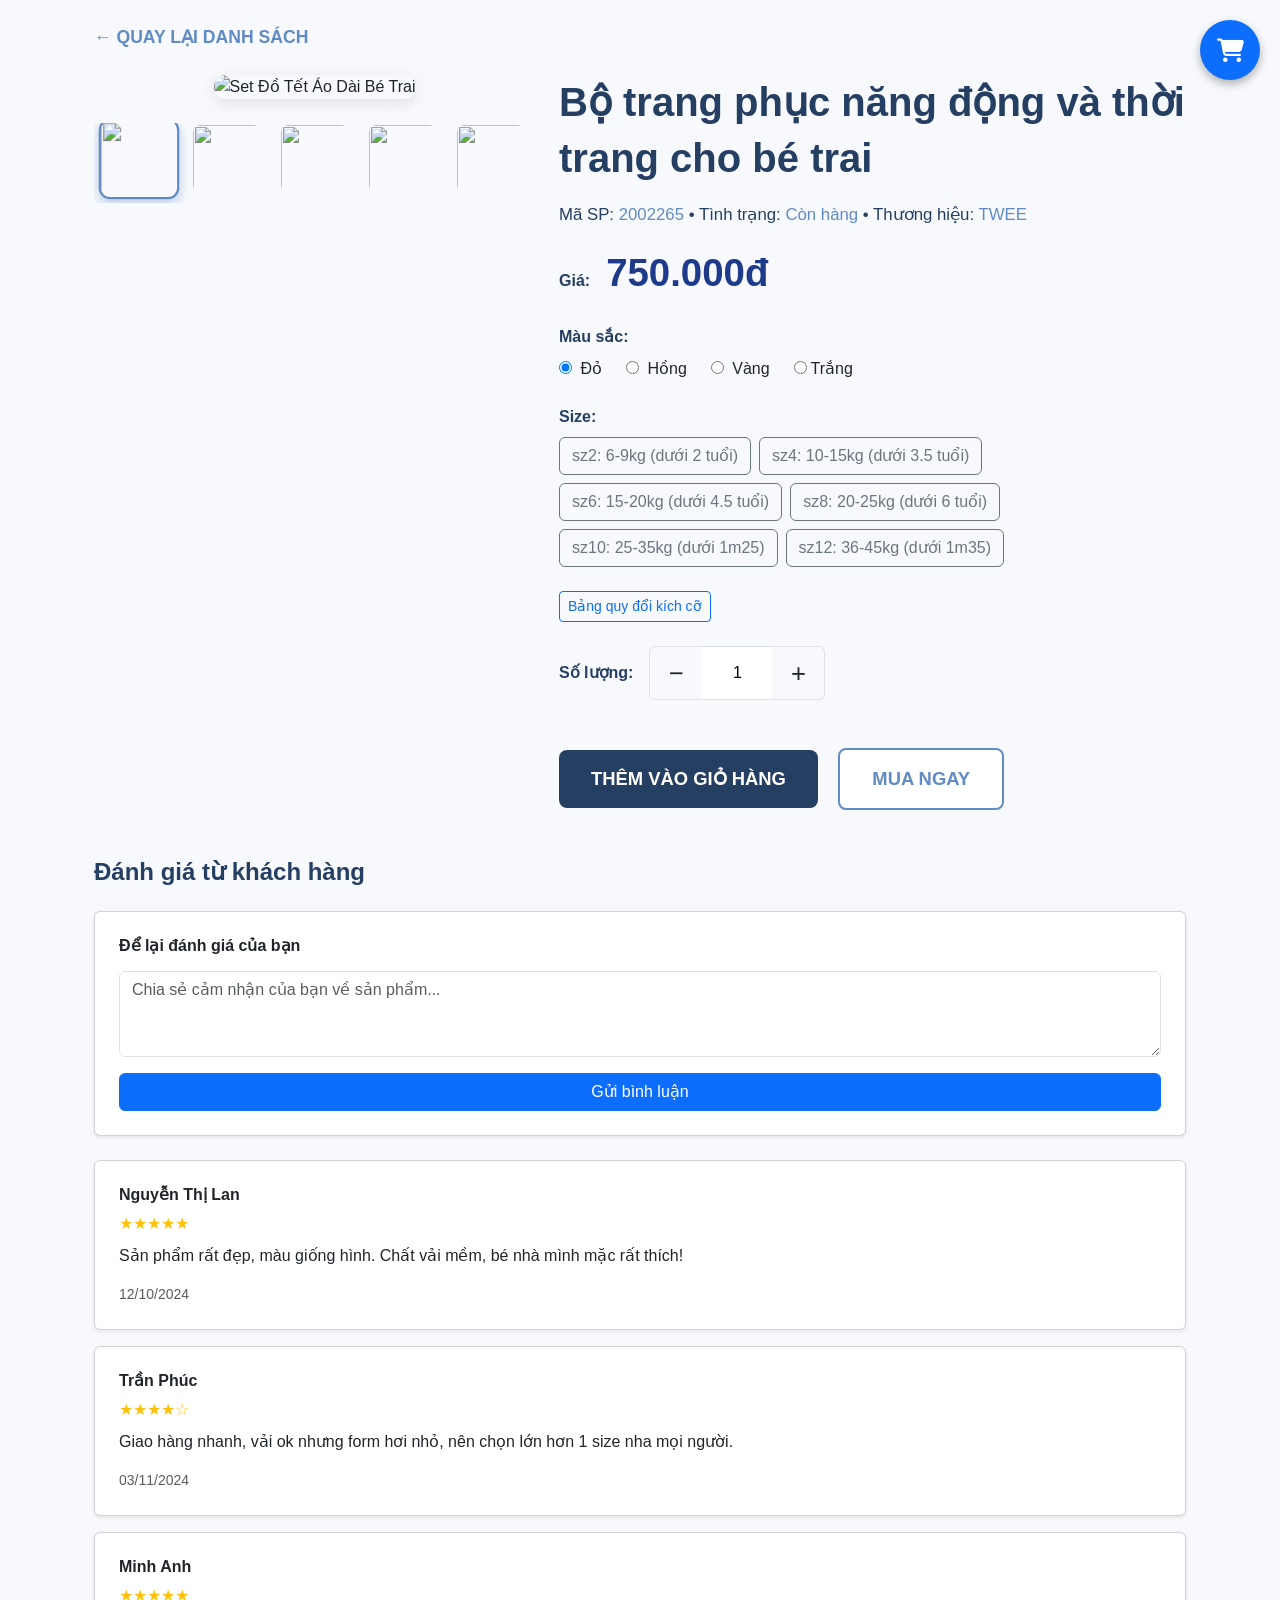
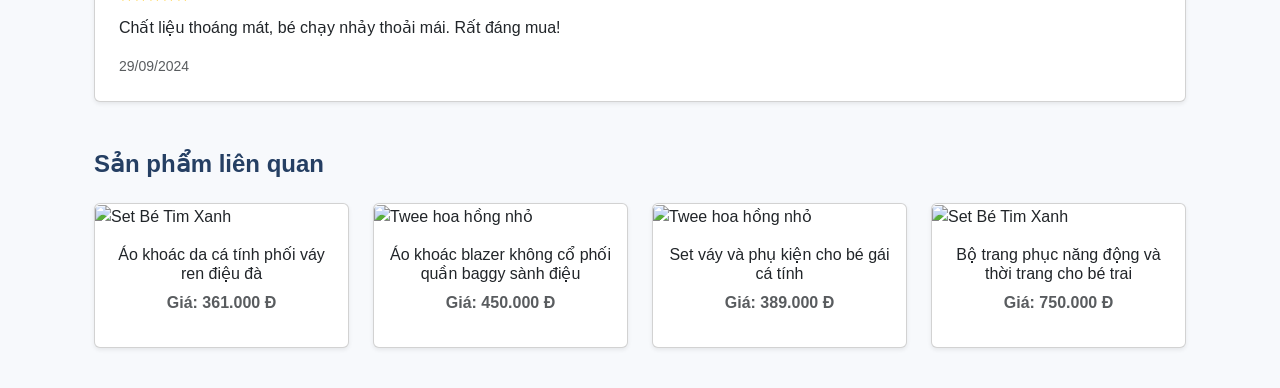
==== sp4.html @ 8f8b2ba9 "Add files via upload" ====
<!DOCTYPE html>
<html lang="vi">
<head>
    <meta charset="UTF-8">
    <meta name="viewport" content="width=device-width, initial-scale=1.0">
    <title>Set Đồ Tết Áo Dài Thiên Long Bé Trai - TWEE</title>
    <link href="https://cdn.jsdelivr.net/npm/bootstrap@5.3.3/dist/css/bootstrap.min.css" rel="stylesheet">
    <link rel="stylesheet" href="https://cdnjs.cloudflare.com/ajax/libs/font-awesome/6.4.0/css/all.min.css">
    <style>
        body {
            background-color: #f7f9fc;
            font-family: 'Segoe UI', Tahoma, Geneva, Verdana, sans-serif;
        }

        a {
            text-decoration: none;
        }

        .back-link {
            color: #618bc4;
            font-weight: 600;
            font-size: 1.1rem;
        }

        #mainImage {
            width: 100%;
            height: auto;
            border-radius: 12px;
            box-shadow: 0 4px 15px rgba(0, 0, 0, 0.1);
        }

        .thumb-img {
            width: 72px;
            height: 72px;
            object-fit: cover;
            border-radius: 10px;
            cursor: pointer;
            border: 2.5px solid transparent;
            transition: all 0.3s ease;
        }
   
        .thumb-img:hover, .thumb-img.active {
            border-color: #618bc4;
            transform: scale(1.12);
            box-shadow: 0 4px 10px rgba(97, 139, 196, 0.4);
            object-fit: cover;

        }

        .price {
            color: #1e3a8a;
            font-size: 2.4rem;
            font-weight: 800;
        }

        .btn-add-cart {
            background-color: #253f63;
            color: white;
            padding: 15px 32px;
            font-size: 1.15rem;
            font-weight: bold;
            border: none;
            border-radius: 8px;
            transition: 0.3s;
        }

        .btn-add-cart:hover {
            background-color: #1a2e4d;
        }

        .btn-buy-now {
            border: 2.5px solid #618bc4;
            color: #618bc4;
            padding: 15px 32px;
            font-size: 1.15rem;
            font-weight: bold;
            background: white;
            border-radius: 8px;
            transition: 0.3s;
        }

        .btn-buy-now:hover {
            background-color: #618bc4;
            color: white;
        }

        .qty-btn {
            width: 52px;
            height: 52px;
            font-size: 1.6rem;
            display: flex;
            align-items: center;
            justify-content: center;
            border-radius: 8px !important;
        }

        /* Nút giỏ hàng nổi */
        .cart-float-btn {
            position: fixed;
            top: 20px;
            right: 20px;
            width: 60px;
            height: 60px;
            border-radius: 50%;
            background-color: #0d6efd;
            color: white;
            border: none;
            box-shadow: 0 4px 10px rgba(0, 0, 0, 0.3);
            z-index: 9999;
            display: flex;
            align-items: center;
            justify-content: center;
            font-size: 24px;
            cursor: pointer;
            transition: transform 0.2s;
        }

        .cart-float-btn:hover {
            transform: scale(1.1);
            background-color: #0b5ed7;
        }

        .cart-count {
            position: absolute;
            top: -5px;
            right: -5px;
            background-color: #dc3545;
            color: white;
            font-size: 12px;
            font-weight: bold;
            width: 24px;
            height: 24px;
            border-radius: 50%;
            display: flex;
            align-items: center;
            justify-content: center;
            border: 2px solid white;
        }

        @media (max-width: 576px) {
            .product-title {
                font-size: 1.38rem !important;
            }

            .price {
                font-size: 2rem !important;
            }

            .thumb-img {
                width: 60px;
                height: 60px;
                object-fit: cover;
            }

            .btn {
                font-size: 1rem !important;
                padding: 12px 22px !important;
            }

            .qty-btn {
                width: 46px;
                height: 46px;
                font-size: 1.4rem;
            }
        }

        .product-card {
            overflow: hidden;
            position: relative;
        }

        .img-wrapper {
            position: relative;
            overflow: hidden;
        }

        .view-btn {
            position: absolute;
            top: 50%;
            left: 50%;
            transform: translate(-50%, -50%);
            opacity: 0;
            transition: 0.3s;
            z-index: 10;
            padding: 10px 20px;
            font-weight: bold;
        }

        .img-wrapper img {
            transition: 0.3s;
            width: 100%;
            height: 400px;
            object-fit: cover;
        }

        .product-card:hover .img-wrapper img {
            opacity: 0.6;
            transform: scale(1.05);
        }

        .product-card:hover .view-btn {
            opacity: 1;
        }
    </style>
</head>
<body>

<button class="cart-float-btn" onclick="openCartModal()">
    <i class="fas fa-shopping-cart"></i>
    <span class="cart-count" id="floatingCartCount" style="display: none;">0</span>
</button>

<div class="container-fluid py-4" style="background-color:#f7f9fc; min-height: 100vh;">
    <div class="container px-4">
        <div class="mb-4"><a href="index.html" class="back-link">← QUAY LẠI DANH SÁCH</a></div>

        <div class="row g-4">
            <div class="col-lg-5">
                <div class="text-center mb-4"><img src="anh/spnb/sp4.jpg" id="mainImage" class="img-fluid"  alt="Set Đồ Tết Áo Dài Bé Trai"></div>
                <div class="d-flex justify-content-center gap-3 overflow-x-auto pb-2">
                    <img src="anh/spnb/sp4.jpg" class="thumb-img active" onclick="changeImg(this)" alt="">
                    <img src="anh/spnb/sp4.1.jpg" class="thumb-img" onclick="changeImg(this)" alt="">
                    <img src="anh/spnb/sp4.2.jpg" class="thumb-img" onclick="changeImg(this)" alt="">
                    <img src="anh/spnb/sp4.3.jpg" class="thumb-img" onclick="changeImg(this)" alt="">
                    <img src="anh/spnb/sp4.4.jpg" class="thumb-img" onclick="changeImg(this)" alt="">
                </div>
            </div>

            <div class="col-lg-7">
                <h1 class="fw-bold mb-3 product-title" style="color:#253f63; line-height: 1.4;">
                  Bộ trang phục năng động và thời trang cho bé trai </h1>
                <p class="mb-3" style="color:#253f63; font-size:1.05rem;">Mã SP: 
                    <span style="color:#618bc4;">2002265</span> 
                    • Tình trạng: <span style="color:#618bc4;">Còn hàng</span>
                    • Thương hiệu: <span style="color:#618bc4;">TWEE</span></p>
                <div class="d-flex align-items-baseline mb-4">
                    <span class="fw-bold me-3"  style="color:#253f63;">Giá:</span>
                    <span class="price">750.000đ</span></div>

                <div class="mb-4">
                    <p class="fw-bold mb-2" style="color:#253f63;">Màu sắc:</p>
                    <div class="d-flex gap-4 flex-wrap">
                        <label>
                            <input type="radio" name="mausac" class="me-1" checked> Đỏ
                        </label>
                        <label>
                            <input type="radio" name="mausac" class="me-1"> Hồng
                        </label>
                        <label>
                            <input type="radio" name="mausac" class="me-1"> Vàng
                        </label>
                        <label>
                            <input type="radio"  name="mausac"  class="me-1">Trắng
                        </label>
                    </div>
                </div>

               <div class="mb-4">
                    <p class="fw-bold mb-2" style="color:#253f63;">Size:</p>
                    <div class="d-flex flex-wrap gap-2">
                        <input type="radio" class="btn-check" name="Size" id="sz2">
                        <label class="btn btn-outline-secondary" for="sz2">sz2: 6-9kg (dưới 2 tuổi)</label>

                        <input type="radio" class="btn-check" name="Size" id="sz4">
                        <label class="btn btn-outline-secondary" for="sz4">sz4: 10-15kg (dưới 3.5 tuổi)</label>

                        <input type="radio" class="btn-check" name="Size" id="sz6">
                        <label class="btn btn-outline-secondary" for="sz6">sz6: 15-20kg (dưới 4.5 tuổi)</label>

                        <input type="radio" class="btn-check" name="Size" id="sz8">
                        <label class="btn btn-outline-secondary" for="sz8">sz8: 20-25kg (dưới 6 tuổi)</label>

                        <input type="radio" class="btn-check" name="Size" id="sz10">
                        <label class="btn btn-outline-secondary" for="sz10">sz10: 25-35kg (dưới 1m25)</label>

                        <input type="radio" class="btn-check" name="Size" id="sz12">
                        <label class="btn btn-outline-secondary" for="sz12">sz12: 36-45kg (dưới 1m35)</label>
                    </div>
                </div>

                <div class="mb-4">
                    <button class="btn btn-outline-primary btn-sm" data-bs-toggle="modal" data-bs-target="#sizeModal">
                        Bảng quy đổi kích cỡ
                    </button>
                </div>

                <div class="d-flex align-items-center gap-3 mb-5">
                    <span class="fw-bold" style="color:#253f63;">Số lượng:</span>
                    <div class="border rounded d-flex">
                        <button class="btn qty-btn" onclick="changeQty(-1)">−</button>
                        <label for="qty"></label><input type="text" id="qty" value="1" class="text-center border-0" style="width:70px;" readonly>
                        <button class="btn qty-btn" onclick="changeQty(1)">+</button>
                    </div>
                </div>

                <div class="d-grid d-md-block gap-3">
                    <button class="btn btn-add-cart mb-3 mb-md-0 me-md-3"
                            onclick="addToCart('Set Đồ Tết Áo Dài Bé Trai', '361.000đ', 'anh/spnb/sp3.jpg')">THÊM VÀO
                        GIỎ HÀNG
                    </button>
                    <button class="btn btn-buy-now"
                            onclick="buyNow('Set Đồ Tết Áo Dài Bé Trai', '361.000đ', 'anh/spnb/sp3.jpg')">MUA NGAY
                    </button>
                </div>
            </div>
        </div>
 
        <!----Đánh giá sản phẩm----->
               <div class="mt-5">
            <h4 class="fw-bold mb-4" style="color:#253f63;">Đánh giá từ khách hàng</h4>

            <div class="card p-4 mb-4 shadow-sm">
                <h6 class="fw-bold mb-3">Để lại đánh giá của bạn</h6>
                <label>
                   <textarea class="form-control mb-3" rows="3"  placeholder="Chia sẻ cảm nhận của bạn về sản phẩm..."></textarea>
                </label>
                <button class="btn btn-primary">Gửi bình luận</button>
            </div>

            <div class="card p-4 mb-3 shadow-sm">
                <h6 class="fw-bold">Nguyễn Thị Lan</h6>
                <div class="text-warning mb-2">★★★★★</div>
                <p>Sản phẩm rất đẹp, màu giống hình. Chất vải mềm, bé nhà mình mặc rất thích!</p>
                <small class="text-muted">12/10/2024</small>
            </div>

            <div class="card p-4 mb-3 shadow-sm">
                <h6 class="fw-bold">Trần Phúc</h6>
                <div class="text-warning mb-2">★★★★☆</div>
                <p>Giao hàng nhanh, vải ok nhưng form hơi nhỏ, nên chọn lớn hơn 1 size nha mọi người.</p>
                <small class="text-muted">03/11/2024</small>
            </div>

            <div class="card p-4 mb-5 shadow-sm">
                <h6 class="fw-bold">Minh Anh</h6>
                <div class="text-warning mb-2">★★★★★</div>
                <p>Chất liệu thoáng mát, bé chạy nhảy thoải mái. Rất đáng mua!</p>
                <small class="text-muted">29/09/2024</small>
            </div>
        </div>
     
     <!----Sản phẩm liên quan-->
        <h4 class="fw-bold mb-4" style="color:#253f63;">Sản phẩm liên quan</h4>
        <div class="row">

            <div class="col-md-3 col-sm-6 mb-3">
                <div class="card product-card shadow-sm">
                    <div class="img-wrapper">
                        <div>
                            <img src="anh/spnb/sp1.jpg" class="card-img-top" alt="Set Bé Tim Xanh">
                        </div>
                        <a href="sp1.html" class="btn btn-primary view-btn">Xem chi tiết</a>
                    </div>
                    <div class="card-body text-center">
                        <h6 class="card-title">Áo khoác da cá tính phối váy ren điệu đà</h6>
                        <p class="text-muted fw-bold">Giá: 361.000 Đ</p>
                    </div>
                </div>
            </div>

            <div class="col-md-3 col-sm-6 mb-3">
                <div class="card product-card shadow-sm">
                    <div class="img-wrapper">
                        <div>
                            <img src="anh/spnb/sp2.jpg" class="card-img-top" alt="Twee hoa hồng nhỏ">
                        </div>
                        <a href="sp2.html" class="btn btn-primary view-btn">Xem chi tiết</a>
                    </div>
                    <div class="card-body text-center">
                        <h6 class="card-title">Áo khoác blazer không cổ phối quần baggy sành điệu</h6>
                        <p class="text-muted fw-bold">Giá: 450.000 Đ</p>
                    </div>
                </div>
            </div>

            <div class="col-md-3 col-sm-6 mb-3">
                <div class="card product-card shadow-sm">
                    <div class="img-wrapper">
                        <div>
                            <img src="anh/spnb/sp3.jpg" class="card-img-top" alt="Twee hoa hồng nhỏ">
                        </div>
                        <a href="sp3.html" class="btn btn-primary view-btn">Xem chi tiết</a>
                    </div>
                    <div class="card-body text-center">
                        <h6 class="card-title">Set váy và phụ kiện cho bé gái cá tính</h6>
                        <p class="text-muted fw-bold">Giá: 389.000 Đ</p>
                    </div>
                </div>
            </div>

            <div class="col-md-3 col-sm-6 mb-3">
                <div class="card product-card shadow-sm">
                    <div class="img-wrapper">
                        <div>
                            <img src="anh/spnb/sp4.jpg" class="card-img-top" alt="Set Bé Tim Xanh">
                        </div>
                        <a href="sp4.html" class="btn btn-primary view-btn">Xem chi tiết</a>
                    </div>
                    <div class="card-body text-center">
                        <h6 class="card-title">Bộ trang phục năng động và thời trang cho bé trai</h6>
                        <p class="text-muted fw-bold">Giá: 750.000 Đ</p>
                    </div>
                </div>
            </div>

        </div>
    </div>
</div>

<div class="modal fade" id="sizeModal" tabindex="-1">
    <div class="modal-dialog modal-dialog-centered">
        <div class="modal-content">
            <div class="modal-header">
                <h5 class="modal-title fw-bold">Bảng Quy Đổi Kích Cỡ Chi Tiết</h5>
                <button type="button" class="btn-close" data-bs-dismiss="modal"></button>
            </div>
            <div class="modal-body">
                <table class="table table-bordered text-center">
                    <thead class="table-light">
                        <tr><th>Size</th><th>Cân nặng (kg)</th><th>Chiều cao tham khảo</th></tr>
                    </thead>
                    <tbody>
                        <tr><td>sz2</td><td>6-9kg</td><td>Dưới 2 tuổi</td></tr>
                        <tr><td>sz4</td><td>10-15kg</td><td>Dưới 3.5 tuổi</td></tr>
                        <tr><td>sz6</td><td>15-20kg</td><td>Dưới 4.5 tuổi</td></tr>
                        <tr><td>sz8</td><td>20-25kg</td><td>Dưới 6 tuổi</td></tr>
                        <tr><td>sz10</td><td>25-35kg</td><td>Dưới 1m25</td></tr>
                        <tr><td>sz12</td><td>36-45kg</td><td>Dưới 1m35</td></tr>
                    </tbody>
                </table>
            </div>
        </div>
    </div>
</div>

<div class="modal fade" id="cartModal" tabindex="-1" aria-hidden="true">
    <div class="modal-dialog modal-lg">
        <div class="modal-content">
            <div class="modal-header bg-light">
                <h5 class="modal-title fw-bold">Giỏ hàng TWEE Store</h5>
                <button type="button" class="btn-close" data-bs-dismiss="modal"></button>
            </div>
            <div class="modal-body">
                <table class="table align-middle">
                    <thead>
                    <tr>
                        <th>Sản phẩm</th>
                        <th>Đơn giá</th>
                        <th>SL</th>
                        <th>Thành tiền</th>
                        <th></th>
                    </tr>
                    </thead>
                    <tbody id="cartItems"></tbody>
                </table>
                <div class="d-flex justify-content-end mt-3">
                    <h5 class="me-2">Tổng:</h5>
                    <h4 class="text-danger fw-bold"   id="cartTotal">0đ</h4>
                </div>
            </div>
            <div class="modal-footer">
                <button type="button" class="btn btn-secondary" data-bs-dismiss="modal">Xem tiếp</button>
                <button type="button" class="btn btn-danger" id="btnProceedToCheckout">Đặt hàng ngay</button>
            </div>
        </div>
    </div>
</div>

<div class="modal fade" id="checkoutModal" tabindex="-1" aria-hidden="true">
    <div class="modal-dialog">
        <div class="modal-content">

            <div class="modal-header bg-primary text-white">
                <h5 class="modal-title fw-bold">Thanh toán</h5>
                <button type="button" class="btn-close btn-close-white" data-bs-dismiss="modal"></button>
            </div>

            <div class="modal-body">
                <form id="checkoutForm">
                    <div class="mb-3">
                        <label>Họ tên</label>
                        <label for="customerName"></label>
                        <input type="text" class="form-control" id="customerName"  required>
                    </div>

                    <div class="mb-3">
                        <label>SĐT</label>
                        <label for="customerPhone"></label>
                        <input type="tel" class="form-control" id="customerPhone" required>
                    </div>

                    <div class="mb-3">
                        <label>Địa chỉ</label>
                        <label for="customerAddress"></label> 
                        <textarea class="form-control" id="customerAddress" required></textarea>
                    </div>

                    <div class="mb-3">
                        <label>Thanh toán</label>
                        <label for="paymentMethod"></label>
                        <select class="form-select" id="paymentMethod">
                        <option value="cod">COD</option>
                        <option value="banking">Chuyển khoản</option>
                        </select>
                    </div>
                    <div id="bankingInfo" class="alert alert-info d-none">
                        <strong>Vietcombank</strong><br>STK: 9999888866
                    </div>
                </form>
            </div>
            <div class="modal-footer">
                <button type="button" class="btn btn-secondary" id="btnBackToCart">Quay lại</button>
                <button type="button" class="btn btn-success" id="btnConfirmOrder">Xác nhận</button>
            </div>
        </div>
    </div>
</div>

<script src="https://cdn.jsdelivr.net/npm/bootstrap@5.3.3/dist/js/bootstrap.bundle.min.js"></script>
<script>

    function changeImg(el) {
        document.getElementById('mainImage').src = el.src;
        document.querySelectorAll('.thumb-img').forEach(img => img.classList.remove('active'));
        el.classList.add('active');
    }

    function changeQty(n) {
        let input = document.getElementById('qty');
        if (input) {
            let val = parseInt(input.value) + n;
            if (val < 1) val = 1;
            input.value = val;
        }
    }

    function formatCurrency(amount) {
        return parseInt(amount).toLocaleString('vi-VN') + 'đ';
    }

    function parseCurrency(str) {
        return parseFloat(str.toString().replace(/[^0-9]/g, ''));
    }

    let cart = JSON.parse(localStorage.getItem('tweeCart')) || [];

    function saveCartToStorage() {
        localStorage.setItem('tweeCart', JSON.stringify(cart));
    }

    function openCartModal() {
        const modal = bootstrap.Modal.getOrCreateInstance(document.getElementById('cartModal'));
        modal.show();
    }

    function addToCart(name, priceStr, imgUrl) {
        if (event) event.preventDefault();
        const qtyInput = document.getElementById('qty');
        const quantityToAdd = qtyInput ? parseInt(qtyInput.value) : 1;

        const existingItem = cart.find(item => item.name === name);
        if (existingItem) {
            existingItem.quantity += quantityToAdd;
        } else {
            cart.push({
                name: name,
                price: parseCurrency(priceStr),
                img: imgUrl,
                quantity: quantityToAdd
            });
        }

        saveCartToStorage();
        renderCart();
        openCartModal();
    }

    function buyNow(name, priceStr, imgUrl) {
        if (event) event.preventDefault();
        const qtyInput = document.getElementById('qty');
        const quantityToAdd = qtyInput ? parseInt(qtyInput.value) : 1;

        const existingItem = cart.find(item => item.name === name);
        if (!existingItem) {
            cart.push({
                name: name,
                price: parseCurrency(priceStr),
                img: imgUrl,
                quantity: quantityToAdd
            });
            saveCartToStorage();
        }
        renderCart();
        openCartModal();
    }

    function renderCart() {
        const container = document.getElementById('cartItems');
        const totalEl = document.getElementById('cartTotal');
        const countEl = document.getElementById('floatingCartCount');

        let totalCount = 0;
        cart.forEach(item => totalCount += item.quantity);
        if (countEl) {
            countEl.innerText = totalCount;
            countEl.style.display = totalCount > 0 ? 'flex' : 'none';
        }

        if (cart.length === 0) {
            container.innerHTML = '<tr><td colspan="5" class="text-center">Giỏ trống</td></tr>';
            totalEl.innerText = '0đ';
            return;
        }

        container.innerHTML = '';
        let total = 0;
        cart.forEach((item, index) => {
            const itemTotal = item.price * item.quantity;
            total += itemTotal;
            container.innerHTML += `<tr>
                <td><div class="d-flex align-items-center"><img src="${item.img}" style="width:50px; margin-right:10px;" alt=""><span>${item.name}</span></div></td>
                <td>${formatCurrency(item.price)}</td>
                <td><input type="number" class="form-control form-control-sm" value="${item.quantity}" min="1" style="width:60px;" onchange="updateQuantity(${index}, this.value)"></td>
                <td>${formatCurrency(itemTotal)}</td>
                <td><button class="btn btn-sm btn-outline-danger" onclick="removeFromCart(${index})">Xóa</button></td>
            </tr>`;
        });
        totalEl.innerText = formatCurrency(total);
    }

    function updateQuantity(index, newQty) {
        if (newQty < 1) newQty = 1;
        cart[index].quantity = parseInt(newQty);
        saveCartToStorage();
        renderCart();
    }

    function removeFromCart(index) {
        if (confirm('Xóa?')) {
            cart.splice(index, 1);
            saveCartToStorage();
            renderCart();
        }
    }

    document.addEventListener('DOMContentLoaded', function () {
        renderCart();

        const cartModalEl = document.getElementById('cartModal');
        const checkoutModalEl = document.getElementById('checkoutModal');
        const phoneInput = document.getElementById('customerPhone');
        if (phoneInput) phoneInput.addEventListener('input', (e) => {
            let v = e.target.value.replace(/[^0-9]/g, '');
            if (v.length > 10) v = v.slice(0, 10);
            e.target.value = v;
        });

        document.getElementById('btnProceedToCheckout').addEventListener('click', () => {
            if (cart.length === 0) {
                alert("Giỏ trống!");
                return;
            }
            bootstrap.Modal.getOrCreateInstance(cartModalEl).hide();
            bootstrap.Modal.getOrCreateInstance(checkoutModalEl).show();
        });

        document.getElementById('btnBackToCart').addEventListener('click', () => {
            bootstrap.Modal.getOrCreateInstance(checkoutModalEl).hide();
            bootstrap.Modal.getOrCreateInstance(cartModalEl).show();
        });

        document.getElementById('paymentMethod').addEventListener('change', (e) => {
            const info = document.getElementById('bankingInfo');
            if (e.target.value === 'banking') info.classList.remove('d-none'); else info.classList.add('d-none');
        });

        document.getElementById('btnConfirmOrder').addEventListener('click', () => {
            const name = document.getElementById('customerName').value;
            const phone = document.getElementById('customerPhone').value;
            const addr = document.getElementById('customerAddress').value;
            if (!name || !phone || !addr) {
                alert("Thiếu thông tin!");
                return;
            }


            const newOrder = {
                id: 'DH' + Date.now(),
                customer: {name, phone, address: addr},
                items: cart,
                total: document.getElementById('cartTotal').innerText,
                date: new Date().toLocaleString('vi-VN'),
                status: 'Chờ xử lý'
            };

            let orders = JSON.parse(localStorage.getItem('tweeOrders')) || [];
            orders.push(newOrder);
            localStorage.setItem('tweeOrders', JSON.stringify(orders));

            alert("Thành công! Mã: " + newOrder.id);

            cart = [];
            saveCartToStorage();
            renderCart();

            document.getElementById('checkoutForm').reset();
            bootstrap.Modal.getOrCreateInstance(checkoutModalEl).hide();
        });
    });
</script>
</body>
</html>
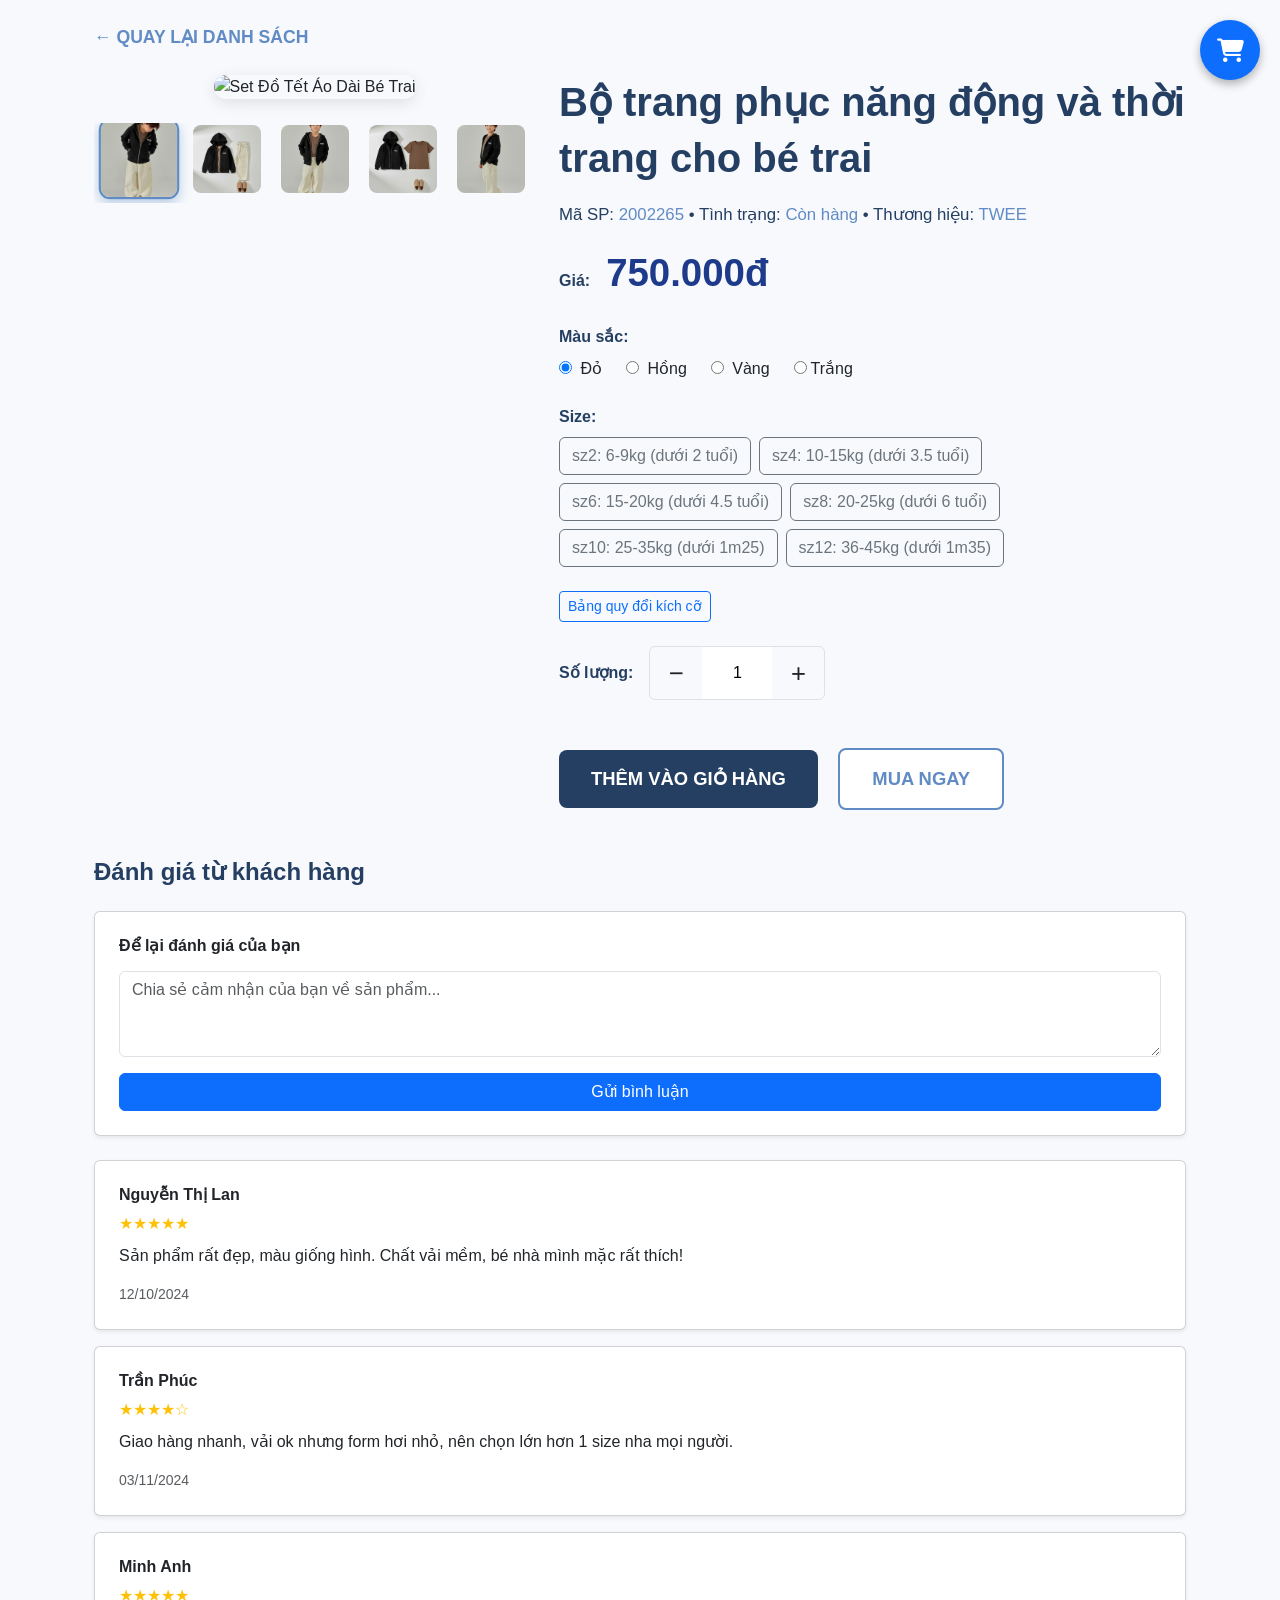
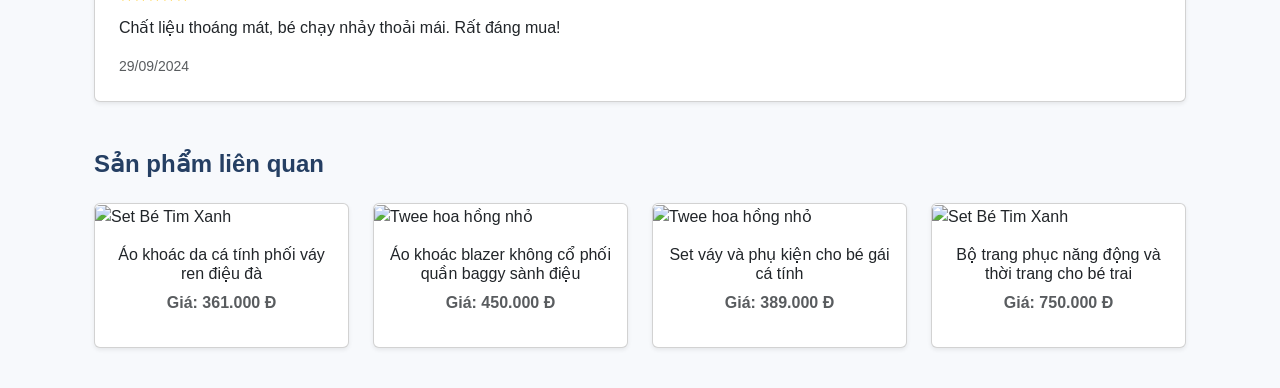
==== commit 2abf2917: "Update sp4.html" ====
--- a/sp4.html
+++ b/sp4.html
@@ -218,11 +218,11 @@
             <div class="col-lg-5">
                 <div class="text-center mb-4"><img src="anh/spnb/sp4.jpg" id="mainImage" class="img-fluid"  alt="Set Đồ Tết Áo Dài Bé Trai"></div>
                 <div class="d-flex justify-content-center gap-3 overflow-x-auto pb-2">
-                    <img src="anh/spnb/sp4.jpg" class="thumb-img active" onclick="changeImg(this)" alt="">
-                    <img src="anh/spnb/sp4.1.jpg" class="thumb-img" onclick="changeImg(this)" alt="">
-                    <img src="anh/spnb/sp4.2.jpg" class="thumb-img" onclick="changeImg(this)" alt="">
-                    <img src="anh/spnb/sp4.3.jpg" class="thumb-img" onclick="changeImg(this)" alt="">
-                    <img src="anh/spnb/sp4.4.jpg" class="thumb-img" onclick="changeImg(this)" alt="">
+                    <img src="https://huynhthithanhtra181206-stack.github.io/Twee/spnb/sp4.jpg" class="thumb-img active" onclick="changeImg(this)" alt="">
+                    <img src="https://huynhthithanhtra181206-stack.github.io/Twee/spnb/sp4.1.jpg" class="thumb-img" onclick="changeImg(this)" alt="">
+                    <img src="https://huynhthithanhtra181206-stack.github.io/Twee/spnb/sp4.2.jpg" class="thumb-img" onclick="changeImg(this)" alt="">
+                    <img src="https://huynhthithanhtra181206-stack.github.io/Twee/spnb/sp4.3.jpg" class="thumb-img" onclick="changeImg(this)" alt="">
+                    <img src="https://huynhthithanhtra181206-stack.github.io/Twee/spnb/sp4.4.jpg" class="thumb-img" onclick="changeImg(this)" alt="">
                 </div>
             </div>
 
@@ -709,4 +709,6 @@
     });
 </script>
 </body>
-</html>+
+</html>
+
